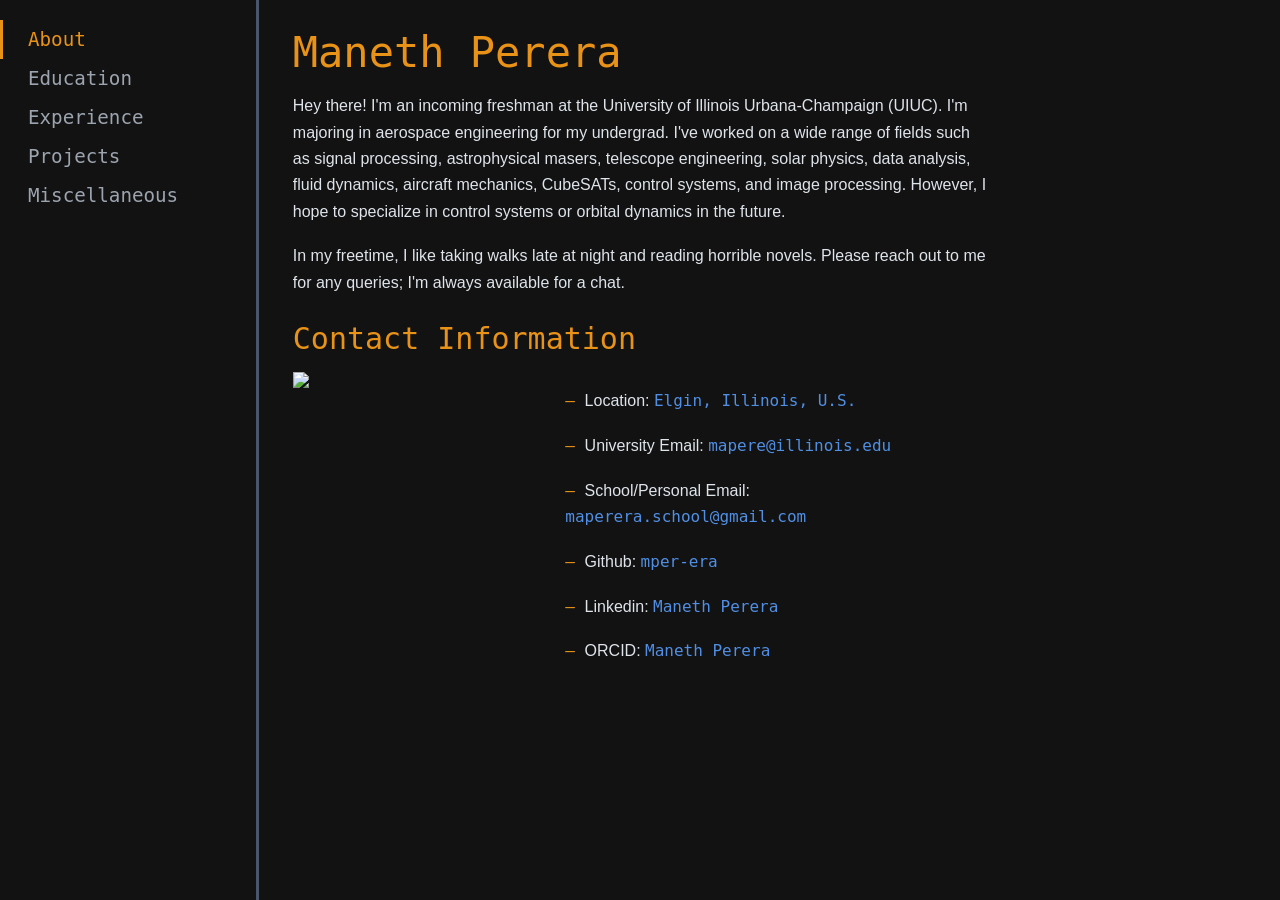
==== index.html @ 5f627c34 "Update personal information in index.html" ====
<!DOCTYPE html>
<html lang="en">
<head>
    <meta charset="UTF-8"/>
    <title>Maneth Perera</title>
    <link rel="stylesheet" href="style.css">
    <script type="module" src="main.js"></script>
    <link rel="icon" type="image/x-icon" href="images/favicon.ico">
</head>
<body>
    <!-- Side navigation -->
    <div class="sidenav">
        <a href="index.html" class="active">About</a> <!-- Creates page hierarchy to access specific pages -->
        <a href="pages/edu.html">Education</a>
        <a href="pages/experience.html">Experience</a>
        <a href="pages/proj.html">Projects</a>
        <a href="pages/misc.html">Miscellaneous</a>
    </div>
    <!-- Main content -->
    <div class="content">
        <h1>Maneth Perera</h1>
        <p>Hey there! I'm an incoming freshman at the University of Illinois Urbana-Champaign (UIUC). I'm majoring in aerospace engineering for my undergrad. I've worked on a
            wide range of fields such as signal processing, astrophysical masers, telescope engineering, solar physics, data analysis, fluid dynamics, aircraft
            mechanics, CubeSATs, control systems, and image processing. However, I hope to specialize in control systems or orbital dynamics in the future.</p>
        <p>In my freetime, I like taking walks late at night and reading horrible novels. Please reach out to me for any queries; I'm always available for a chat.</p>
        <h2>Contact Information</h2>
        <div class="horizcont">
            <img src="images/img1.png" style="width: 40%; height: auto">
            <div><ul>
                <li>Location: <a href="https://www.google.com/search?q=elgin+illinois">Elgin, Illinois, U.S.</a></li>
                <li>University Email: <a href="mailto:mapere@illinois.edu">mapere@illinois.edu</a></li>
                <li>School/Personal Email: <a href="mailto:maperera.school@gmail.com">maperera.school@gmail.com</a></li>
                <li>Github: <a href="https://github.com/mper-era">mper-era</a></li>
                <li>Linkedin: <a href="https://www.linkedin.com/in/maneth-perera-21a9b6350/">Maneth Perera</a></li>
                <li>ORCID: <a href="https://orcid.org/0009-0003-6483-5998">Maneth Perera</a></li>
            </ul></div>
        </div>
    </div>
    <div class="snowbg">
        <span class="snowflake"></span>
    </div>
    <!-- Extra content -->
    <div class="sidecont"></div> <!-- Used for notes and other comments on the site, add CSS for this later in style.css -->
</body>
</html>
---- style.css ----
:root {
    --bg-color: #121212;
    --text-color: #dee4ea;
    --link-color: #518fe4;
    --head-bg-color: #06235d;
    --note-color: #222832;
    --border-color: #48566b;
    --fade-color: #9ca4af;
    --accent-color: #e89217;
    --default-font: -apple-system, "BlinkMacSystemFont", "Segoe UI", "Helvetica Neue", "Arial", sans-serif, "Apple Color Emoji", "Segoe UI Emoji", "Segoe UI Symbol";
    --heading-font: "JetBrains Mono", monospace;
    font-size: 16px;
}

body {
    background-color: var(--bg-color);
}

.content {
    margin-left: 20%;
    margin-right: 20%;
    padding: 0rem 2rem;
    color: var(--text-color);
    display: block;
}

.horizcont {
    padding: 0rem 0rem;
    margin: 0;
    color: var(--text-color);
    display: flex;
    align-items: flex-start;
    justify-content: space-between;
    column-gap: 0%;
    width: 100%;
}

p, li {
    color: var(--text-color);
    font-family: var(--default-font);
    font-style: normal;
    font-weight: 400;
    font-size: 1rem;
    line-height: 1.65;
    margin-top: 0rem;
    margin-bottom: 1.15rem;
    padding: 0;
    z-index: 3;
}

.morep {
    color: var(--border-color);
    font-weight: 700;
    font-style: normal;
    width: 80%;
    margin-bottom: 1rem;
    z-index: 4;
    font-size: 1.575rem;
}

.lessp {
    color: var(--border-color);
    font-weight: 700;
}

ul {
    list-style-type: none;
    padding-left: 0;
}

ul li::before {
    content: "–";
    color: var(--accent-color);
    margin-right: 0.6em;
    font-family: var(--heading-font);
}

a {
    color: var(--link-color);
    font-family: var(--heading-font);
    font-style: normal;
    font-weight: 400;
    font-size: 1rem;
    text-decoration: none;
    margin: 0;
    padding: 0;
}

a:hover {
    text-decoration: underline;
    text-decoration-thickness: 2px;
}

h1, h2, h3 {
    color: var(--accent-color);
    font-family: var(--heading-font);
    font-style: normal;
    font-weight: 500;
    width: 80%;
    margin-bottom: 1rem;
    z-index: 4;
}

h1 {
    font-size: 2.625rem;
}

h2 {
    font-size: 1.875rem;
}

.sidenav {
    height: 100%;
    width: 20%;
    position: fixed;
    top: 0;
    left: 0;
    z-index: 2;
    background-color: var(--bg-color);
    border-right: 3px solid var(--border-color);
    overflow-x: hidden;
    padding-top: 20px;
}

.sidenav a {
    color: var(--fade-color);
    font-size: 1.2rem;
    text-decoration: none;
    padding: 0.5rem 1.75rem;
    margin-right: 0.1875rem;
    display: block;
    box-shadow: none;
}

.sidenav a:hover {
    color: var(--accent-color);
    text-decoration: underline;
    text-decoration-thickness: 3px;
}

@media screen and (max-width: 1000px) {
    :root {
        font-size: 1.6vw;
    }
    .sidenav {
        border-right: 1px solid var(--border-color);
    }
}

.snowbg {
    position: absolute;
    left: 0px;
    top: 0px;
    display: none;
}

.snowflake {
    position: fixed;
    background-color: #ffffff; /* default color, change if overlaps with text too much */
    user-select: none;
    z-index: 1;
    pointer-events: none;
    border-radius: 50%;
    width: 0.8vw;
    height: 0.8vw;
    opacity: 1;
}

.sidenav a.active {
  color: var(--accent-color);
  border-left: 3px solid var(--accent-color);
  padding-left: calc(1.75rem - 3px); /* compensate for border width */
}
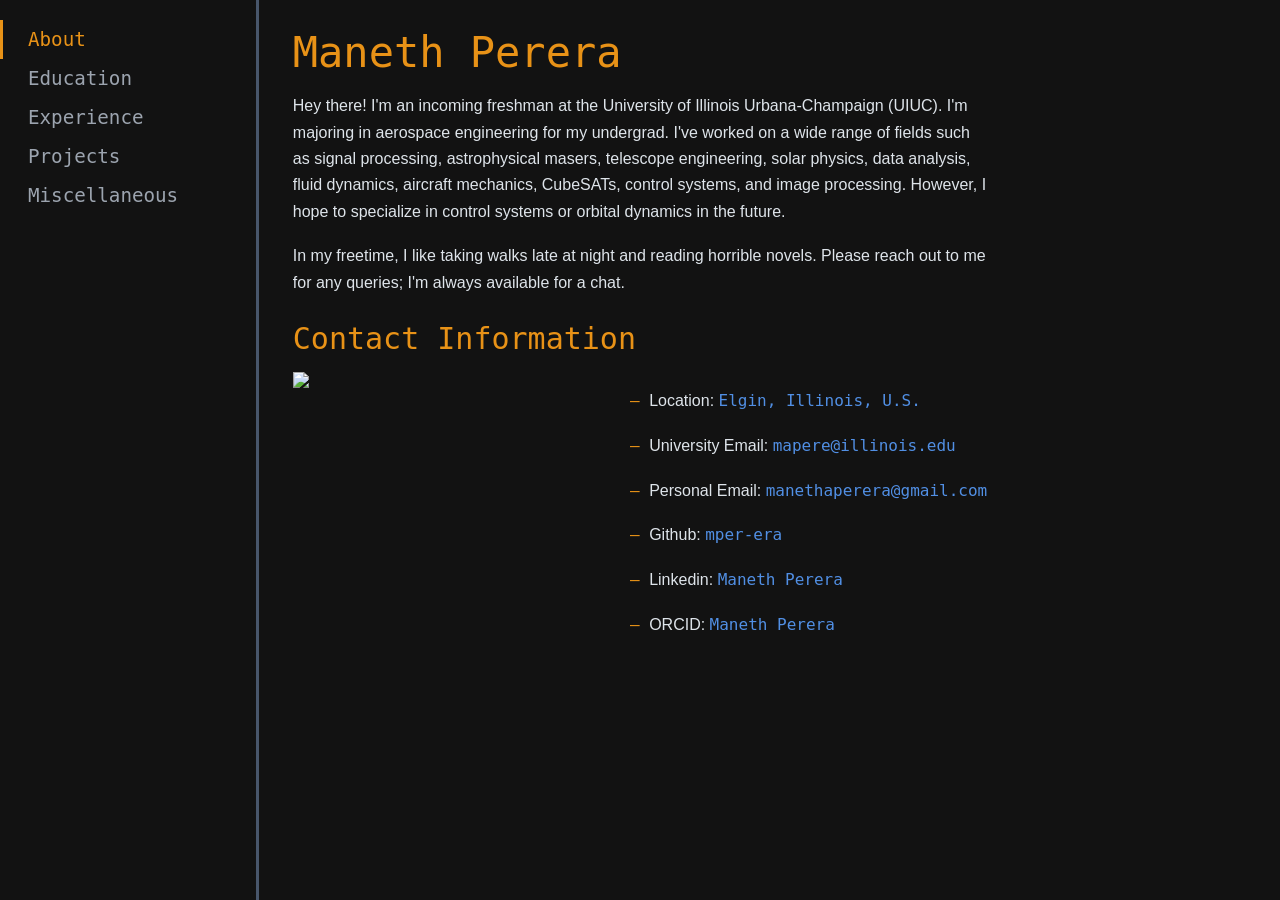
==== commit 80a9e9c9: "updating projects tab" ====
--- a/index.html
+++ b/index.html
@@ -29,9 +29,9 @@
             <div><ul>
                 <li>Location: <a href="https://www.google.com/search?q=elgin+illinois">Elgin, Illinois, U.S.</a></li>
                 <li>University Email: <a href="mailto:mapere@illinois.edu">mapere@illinois.edu</a></li>
-                <li>School/Personal Email: <a href="mailto:maperera.school@gmail.com">maperera.school@gmail.com</a></li>
+                <li>Personal Email: <a href="mailto:manethaperera@gmail.com">manethaperera@gmail.com</a></li>
                 <li>Github: <a href="https://github.com/mper-era">mper-era</a></li>
-                <li>Linkedin: <a href="https://www.linkedin.com/in/maneth-perera-21a9b6350/">Maneth Perera</a></li>
+                <li>Linkedin: <a href="https://www.linkedin.com/in/maneth-perera/">Maneth Perera</a></li>
                 <li>ORCID: <a href="https://orcid.org/0009-0003-6483-5998">Maneth Perera</a></li>
             </ul></div>
         </div>
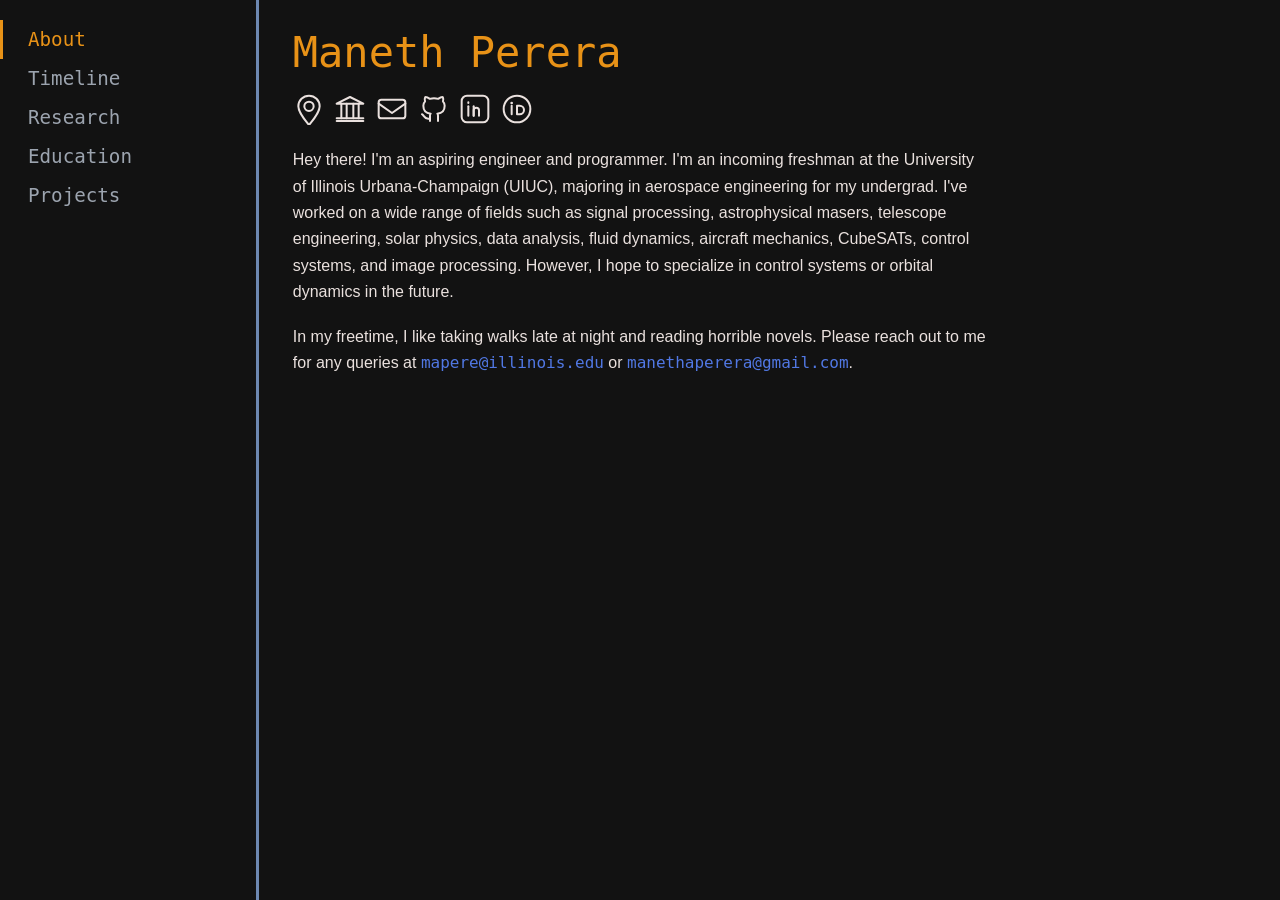
==== commit 68318695: "front page update and page structure change" ====
--- a/index.html
+++ b/index.html
@@ -11,30 +11,63 @@
     <!-- Side navigation -->
     <div class="sidenav">
         <a href="index.html" class="active">About</a> <!-- Creates page hierarchy to access specific pages -->
+        <a href="pages/timeline.html">Timeline</a>
+        <a href="pages/experience.html">Research</a>
         <a href="pages/edu.html">Education</a>
-        <a href="pages/experience.html">Experience</a>
         <a href="pages/proj.html">Projects</a>
-        <a href="pages/misc.html">Miscellaneous</a>
     </div>
     <!-- Main content -->
     <div class="content">
         <h1>Maneth Perera</h1>
-        <p>Hey there! I'm an incoming freshman at the University of Illinois Urbana-Champaign (UIUC). I'm majoring in aerospace engineering for my undergrad. I've worked on a
+        <a href="https://illinois.edu/">
+            <svg width="24" height="24" viewBox="0 0 24 24" fill="none" stroke=" currentColor" stroke-width="1.5" stroke-linecap="round" stroke-linejoin="round">
+            <circle cx="12" cy="10" r="3.5"/>
+            <path d="M12 2a8 8 0 0 0-8 8c0 5 8 14 8 14s8-9 8-14a8 8 0 0 0-8-8z"/>
+            </svg>
+        </a>
+        <a href="mailto:mapere@illinois.edu">
+            <svg width="24" height="24" viewBox="0 0 24 24" fill="none" stroke="currentColor" stroke-width="1.5" stroke-linecap="round" stroke-linejoin="round" >
+            <line x1="2" y1="21" x2="22" y2="21"/>
+            <line x1="2" y1="19" x2="22" y2="19"/>
+            <polygon points="12,3 22,8 2,8"/>
+            <line x1="5.5" y1="8" x2="5.5" y2="19"/>
+            <line x1="9.5" y1="8" x2="9.5" y2="19"/>
+            <line x1="14.5" y1="8" x2="14.5" y2="19"/>
+            <line x1="18.5" y1="8" x2="18.5" y2="19"/>
+            </svg>
+        </a>
+        <a href="mailto:manethaperera@gmail.com">
+            <svg width="24" height="24" viewBox="0 0 24 24" fill="none" stroke=" currentColor" stroke-width="1.5" stroke-linecap="round" stroke-linejoin="round">
+            <rect x="2" y="5" width="20" height="14" rx="2"/>
+            <path d="M2 8l10 7 10-7"/>
+            </svg>
+        </a>
+        <a href="https://github.com/mper-era">
+            <svg width="24" height="24" viewBox="0 0 24 24" fill="none" stroke=" currentColor" stroke-width="1.5" stroke-linecap="round" stroke-linejoin="round">
+            <path d="M9 19c-4.3 1.4-4.3-2.5-6-3m12 5v-3.5c0-1 .1-1.4-.5-2 2.8-.3 5.5-1.4 5.5-6a4.6 4.6 0 0 0-1.3-3.2 4.2 4.2 0 0 0-.1-3.2s-1.1-.3-3.5 1.3a12.3 12.3 0 0 0-6.2 0C6.5 2.8 5.4 3.1 5.4 3.1a4.2 4.2 0 0 0-.1 3.2A4.6 4.6 0 0 0 4 9.5c0 4.6 2.7 5.7 5.5 6-.6.6-.6 1.2-.5 2V21"/>
+            </svg>
+        </a>
+        <a href="https://www.linkedin.com/in/maneth-perera/">
+            <svg width="24" height="24" viewBox="0 0 24 24" fill="none" stroke=" currentColor" stroke-width="1.5" stroke-linecap="round" stroke-linejoin="round">
+            <rect x="2" y="2" width="20" height="20" rx="4"/>
+            <line x1="7" y1="10" x2="7" y2="17"/>
+            <line x1="7" y1="7" x2="7" y2="7.5"/>
+            <path d="M11 17v-4a2 2 0 0 1 4 0v4"/>
+            <line x1="11" y1="10" x2="11" y2="17"/>
+            </svg>
+        </a>
+        <a href="https://orcid.org/0009-0003-6483-5998">
+            <svg width="24" height="24" viewBox="0 0 24 24" fill="none" stroke="currentColor" stroke-width="1.5" stroke-linecap="round" stroke-linejoin="round">
+            <circle cx="12" cy="12" r="10"/>
+            <line x1="8" y1="9.5" x2="8" y2="16"/>
+            <circle cx="8" cy="7.5" r="1" fill="currentColor" stroke="none"/>
+            <path d="M12 9.5h2a3.25 3.25 0 0 1 0 6.5h-2z"/>
+            </svg>
+        </a><br><br>
+        <p>Hey there! I'm an aspiring engineer and programmer. I'm an incoming freshman at the University of Illinois Urbana-Champaign (UIUC), majoring in aerospace engineering for my undergrad. I've worked on a
             wide range of fields such as signal processing, astrophysical masers, telescope engineering, solar physics, data analysis, fluid dynamics, aircraft
             mechanics, CubeSATs, control systems, and image processing. However, I hope to specialize in control systems or orbital dynamics in the future.</p>
-        <p>In my freetime, I like taking walks late at night and reading horrible novels. Please reach out to me for any queries; I'm always available for a chat.</p>
-        <h2>Contact Information</h2>
-        <div class="horizcont">
-            <img src="images/img1.png" style="width: 40%; height: auto">
-            <div><ul>
-                <li>Location: <a href="https://www.google.com/search?q=elgin+illinois">Elgin, Illinois, U.S.</a></li>
-                <li>University Email: <a href="mailto:mapere@illinois.edu">mapere@illinois.edu</a></li>
-                <li>Personal Email: <a href="mailto:manethaperera@gmail.com">manethaperera@gmail.com</a></li>
-                <li>Github: <a href="https://github.com/mper-era">mper-era</a></li>
-                <li>Linkedin: <a href="https://www.linkedin.com/in/maneth-perera/">Maneth Perera</a></li>
-                <li>ORCID: <a href="https://orcid.org/0009-0003-6483-5998">Maneth Perera</a></li>
-            </ul></div>
-        </div>
+        <p>In my freetime, I like taking walks late at night and reading horrible novels. Please reach out to me for any queries at <a href="mailto:mapere@illinois.edu">mapere@illinois.edu</a> or <a href="mailto:manethaperera@gmail.com">manethaperera@gmail.com</a>.</p>
     </div>
     <div class="snowbg">
         <span class="snowflake"></span>
--- a/style.css
+++ b/style.css
@@ -1,10 +1,11 @@
 :root {
     --bg-color: #121212;
-    --text-color: #dee4ea;
-    --link-color: #518fe4;
+    --text-color: #eae1de;
+    --link-color: #5178e4;
     --head-bg-color: #06235d;
     --note-color: #222832;
-    --border-color: #48566b;
+    --border-color: #6d88b1;
+    --border-color2: #6db181;
     --fade-color: #9ca4af;
     --accent-color: #e89217;
     --default-font: -apple-system, "BlinkMacSystemFont", "Segoe UI", "Helvetica Neue", "Arial", sans-serif, "Apple Color Emoji", "Segoe UI Emoji", "Segoe UI Symbol";
@@ -49,10 +50,9 @@
 }
 
 .morep {
-    color: var(--border-color);
+    color: var(--border-color2);
     font-weight: 700;
     font-style: normal;
-    width: 80%;
     margin-bottom: 1rem;
     z-index: 4;
     font-size: 1.575rem;
@@ -75,6 +75,10 @@
     font-family: var(--heading-font);
 }
 
+ul li:hover {
+    color: var(--accent-color);
+}
+
 a {
     color: var(--link-color);
     font-family: var(--heading-font);
@@ -91,12 +95,25 @@
     text-decoration-thickness: 2px;
 }
 
+a:has(svg) {
+    color: var(--text-color);
+}
+
+a:has(svg) svg {
+    width: 2rem;
+    height: 2rem;
+}
+
+a:has(svg):hover {
+    color: var(--accent-color);
+    text-decoration: none;
+}
+
 h1, h2, h3 {
     color: var(--accent-color);
     font-family: var(--heading-font);
     font-style: normal;
     font-weight: 500;
-    width: 80%;
     margin-bottom: 1rem;
     z-index: 4;
 }
@@ -161,8 +178,8 @@
     z-index: 1;
     pointer-events: none;
     border-radius: 50%;
-    width: 0.8vw;
-    height: 0.8vw;
+    width: 0.75vw;
+    height: 0.75vw;
     opacity: 1;
 }
 
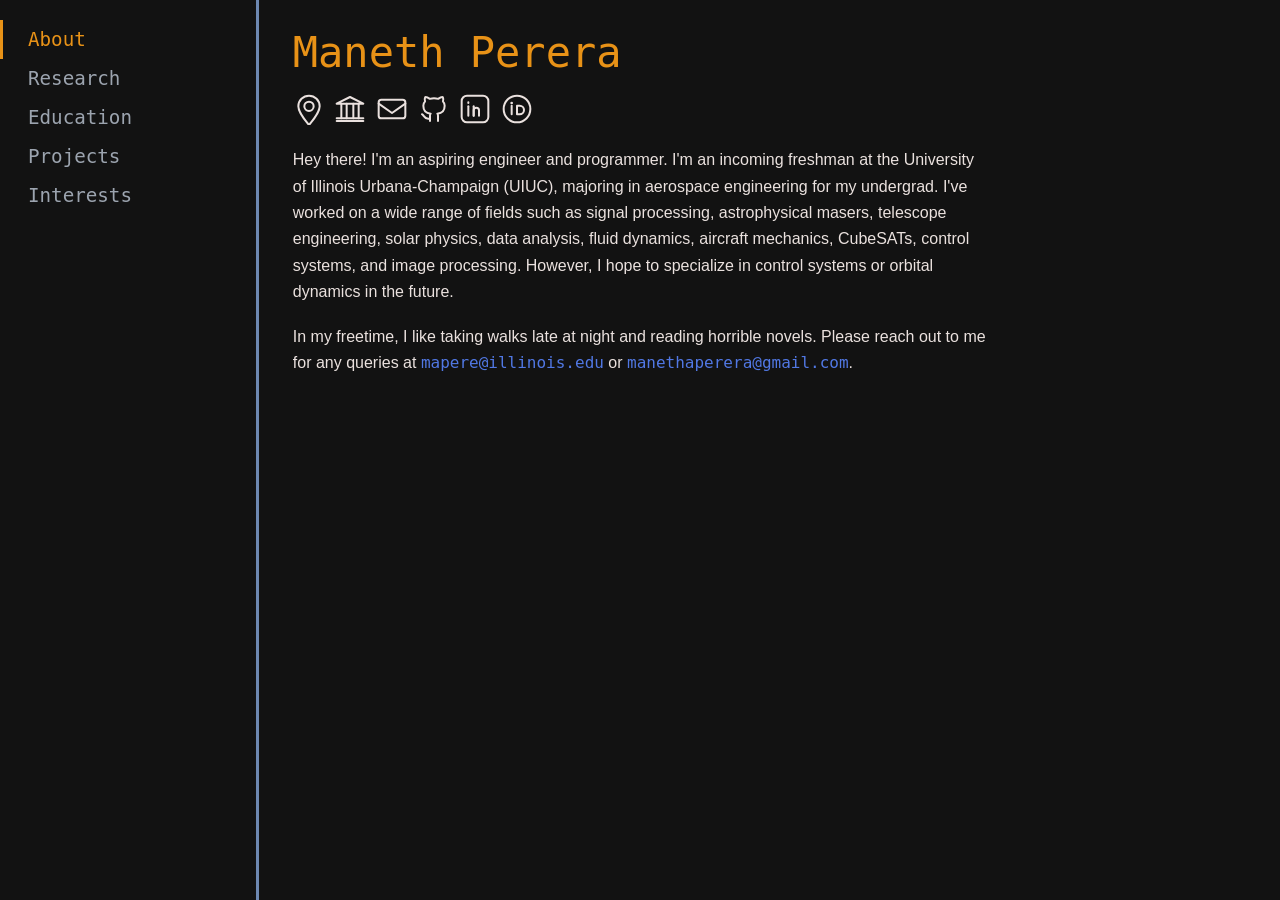
==== commit b22cccdf: "interests page added" ====
--- a/index.html
+++ b/index.html
@@ -11,10 +11,10 @@
     <!-- Side navigation -->
     <div class="sidenav">
         <a href="index.html" class="active">About</a> <!-- Creates page hierarchy to access specific pages -->
-        <a href="pages/timeline.html">Timeline</a>
         <a href="pages/experience.html">Research</a>
         <a href="pages/edu.html">Education</a>
         <a href="pages/proj.html">Projects</a>
+        <a href="pages/interests.html">Interests</a>
     </div>
     <!-- Main content -->
     <div class="content">
--- a/style.css
+++ b/style.css
@@ -51,7 +51,7 @@
 
 .morep {
     color: var(--border-color2);
-    font-weight: 700;
+    font-weight: 500;
     font-style: normal;
     margin-bottom: 1rem;
     z-index: 4;
@@ -187,4 +187,43 @@
   color: var(--accent-color);
   border-left: 3px solid var(--accent-color);
   padding-left: calc(1.75rem - 3px); /* compensate for border width */
+}
+
+.carousel-wrap {
+    width: 101%;
+    padding: 0;
+}
+
+.viewport {
+    overflow: hidden;
+    width: 100%;
+}
+
+.track {
+    display: flex;
+    width: max-content;
+    animation: scroll-left 20s linear infinite;
+}
+
+.slide {
+    flex: 0 0 auto;
+    height: 20vw;
+    margin-right: 0px;
+    border-radius: 0px;
+    overflow: hidden;
+    background: var(--note-color);
+    border-top: 2px solid var(--accent-color);
+    border-bottom: 2px solid var(--accent-color);
+}
+
+.slide-img {
+    width: 100%;
+    height: 80%;
+    object-fit: cover;
+    display: block;
+}
+
+@keyframes scroll-left {
+    0%   { transform: translateX(0); }
+    100% { transform: translateX(-50%); }
 }
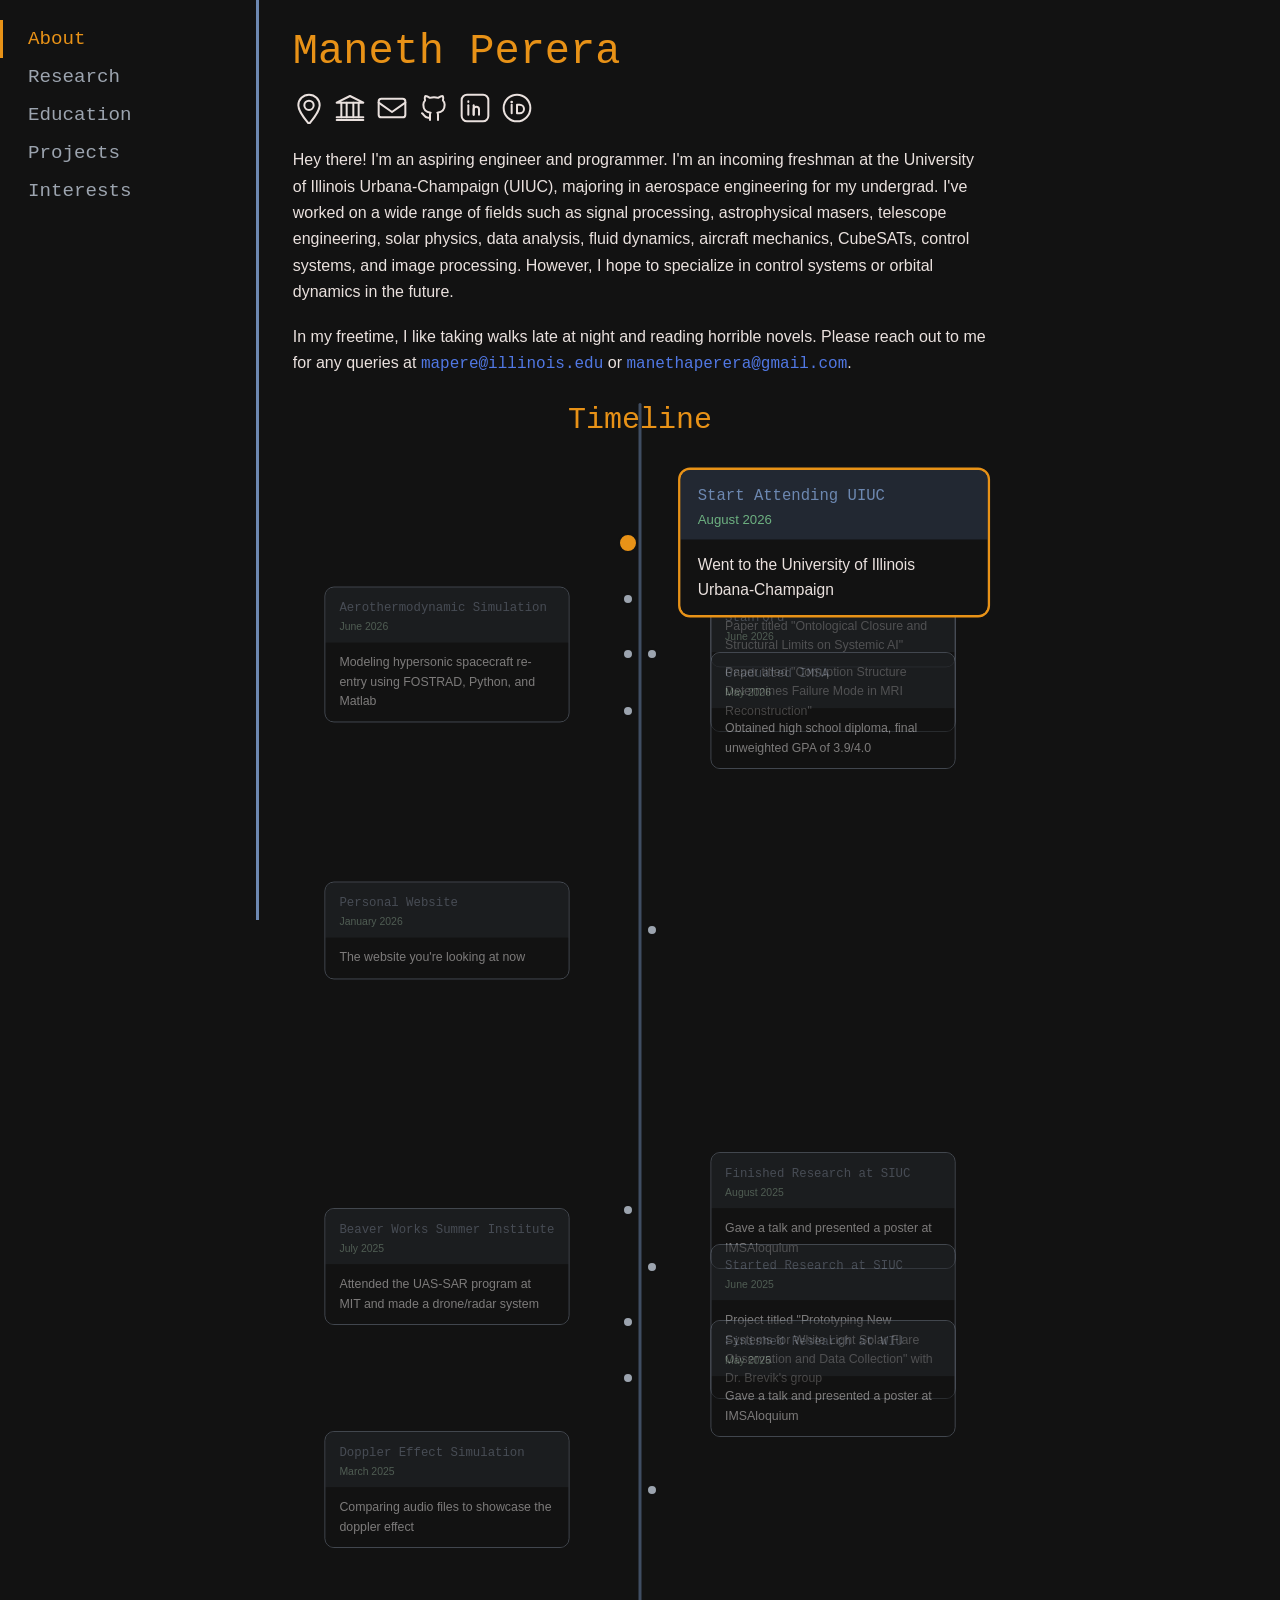
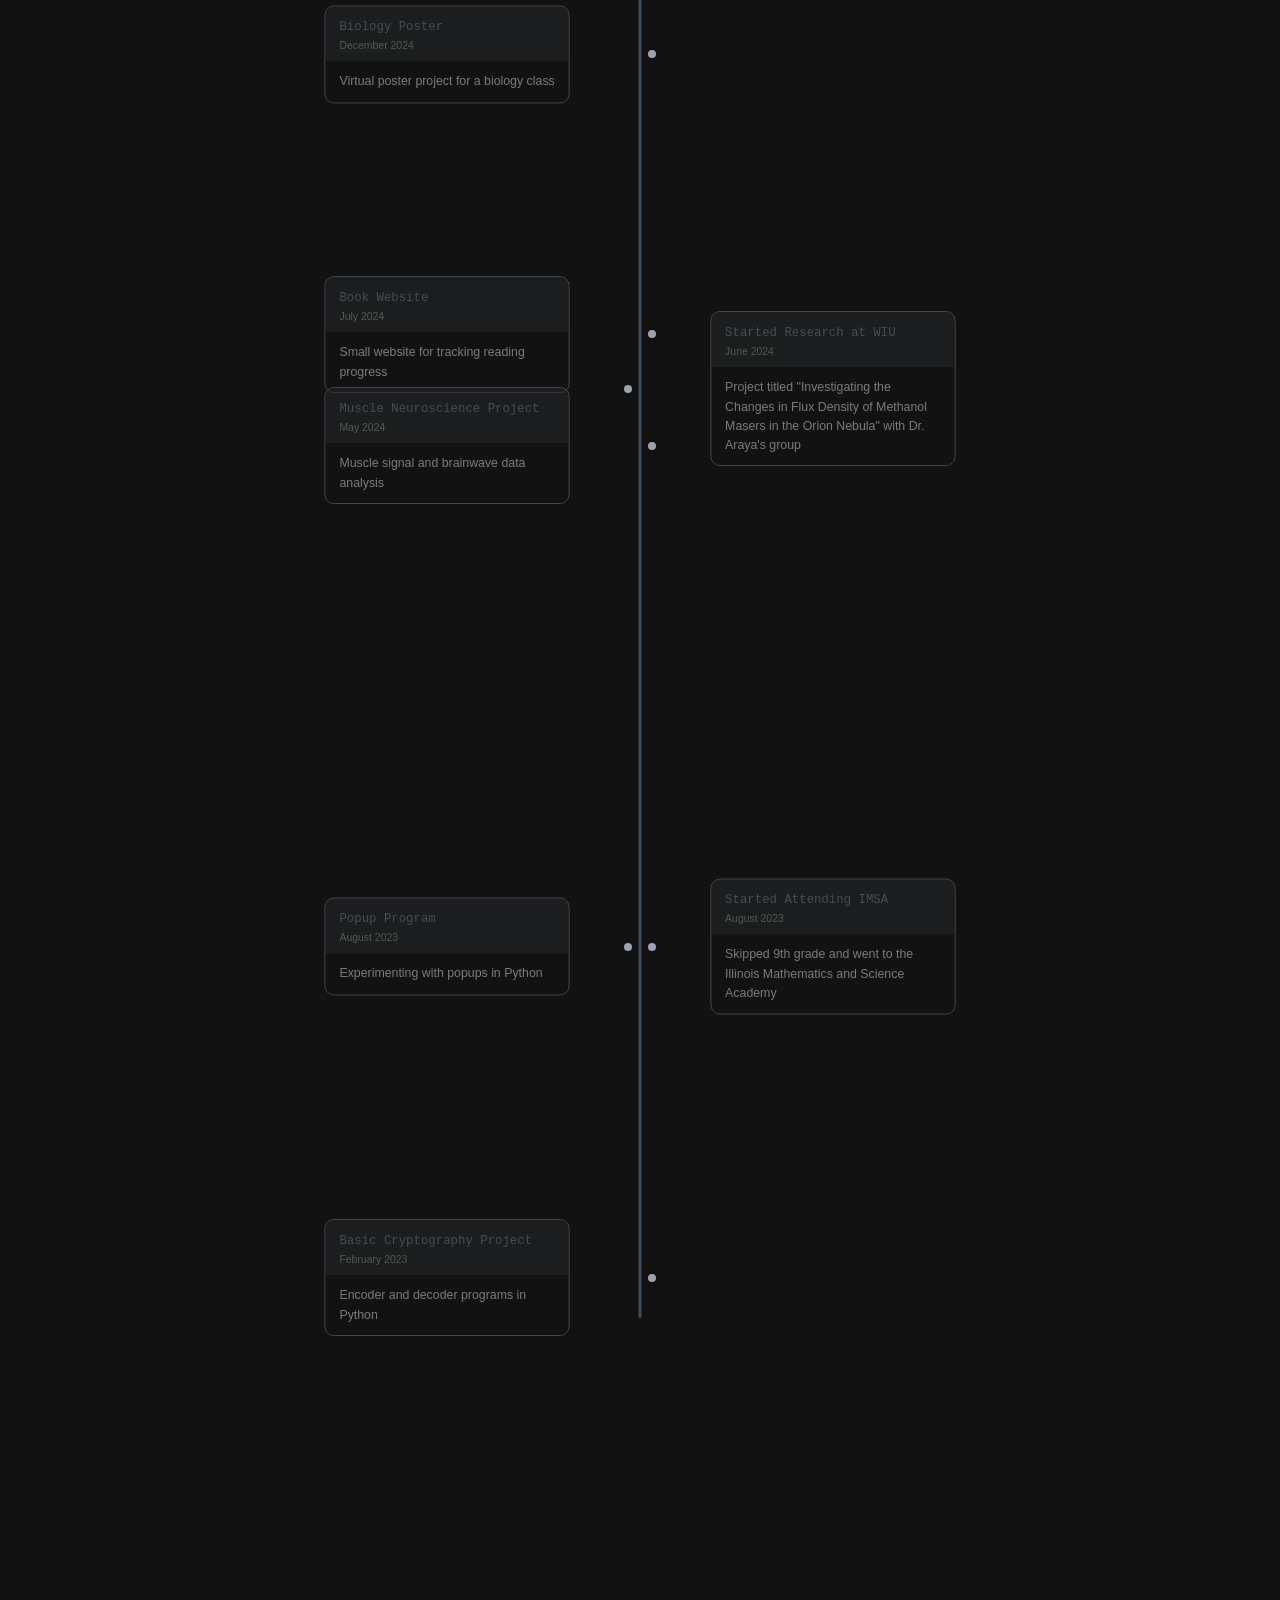
==== commit 09000e9d: "add timeline to the home page" ====
--- a/index.html
+++ b/index.html
@@ -64,10 +64,19 @@
             <path d="M12 9.5h2a3.25 3.25 0 0 1 0 6.5h-2z"/>
             </svg>
         </a><br><br>
-        <p>Hey there! I'm an aspiring engineer and programmer. I'm an incoming freshman at the University of Illinois Urbana-Champaign (UIUC), majoring in aerospace engineering for my undergrad. I've worked on a
-            wide range of fields such as signal processing, astrophysical masers, telescope engineering, solar physics, data analysis, fluid dynamics, aircraft
-            mechanics, CubeSATs, control systems, and image processing. However, I hope to specialize in control systems or orbital dynamics in the future.</p>
+        <p>Hey there! I'm an aspiring engineer and programmer. I'm an incoming freshman at the University of Illinois Urbana-Champaign (UIUC), majoring in aerospace engineering for my undergrad. I've worked on a wide range of fields such as signal processing, astrophysical masers, telescope engineering, solar physics, data analysis, fluid dynamics, aircraft mechanics, CubeSATs, control systems, and image processing. However, I hope to specialize in control systems or orbital dynamics in the future.</p>
         <p>In my freetime, I like taking walks late at night and reading horrible novels. Please reach out to me for any queries at <a href="mailto:mapere@illinois.edu">mapere@illinois.edu</a> or <a href="mailto:manethaperera@gmail.com">manethaperera@gmail.com</a>.</p>
+        <div class="timeline">
+            <div class="tl-wrap">
+            <div class="tl-intro">
+                <h2>Timeline</h2>
+            </div>
+            <div class="tl-axis" id="axis" aria-hidden="true"></div>
+            <div class="tl-list" id="tlList" role="list"></div>
+        </div>
+        <div class="tl-spacer"></div>
+    </div>
+    <script src="timeline.js"></script>
     </div>
     <div class="snowbg">
         <span class="snowflake"></span>
--- a/style.css
+++ b/style.css
@@ -2,16 +2,17 @@
     --bg-color: #121212;
     --text-color: #eae1de;
     --link-color: #5178e4;
-    --head-bg-color: #06235d;
     --note-color: #222832;
     --border-color: #6d88b1;
-    --border-color2: #6db181;
+    --heading-color: #6db181;
     --fade-color: #9ca4af;
     --accent-color: #e89217;
     --default-font: -apple-system, "BlinkMacSystemFont", "Segoe UI", "Helvetica Neue", "Arial", sans-serif, "Apple Color Emoji", "Segoe UI Emoji", "Segoe UI Symbol";
     --heading-font: "JetBrains Mono", monospace;
     font-size: 16px;
 }
+
+html { scroll-behavior: smooth; }
 
 body {
     background-color: var(--bg-color);
@@ -50,7 +51,7 @@
 }
 
 .morep {
-    color: var(--border-color2);
+    color: var(--heading-color);
     font-weight: 500;
     font-style: normal;
     margin-bottom: 1rem;
@@ -155,15 +156,6 @@
     text-decoration-thickness: 3px;
 }
 
-@media screen and (max-width: 1000px) {
-    :root {
-        font-size: 1.6vw;
-    }
-    .sidenav {
-        border-right: 1px solid var(--border-color);
-    }
-}
-
 .snowbg {
     position: absolute;
     left: 0px;
@@ -199,11 +191,8 @@
     width: 100%;
 }
 
-.track {
-    display: flex;
-    width: max-content;
-    animation: scroll-left 20s linear infinite;
-}
+.track { display: flex; width: max-content; }
+.track.running { animation: scroll-left 20s linear infinite; }
 
 .slide {
     flex: 0 0 auto;
@@ -226,4 +215,202 @@
 @keyframes scroll-left {
     0%   { transform: translateX(0); }
     100% { transform: translateX(-50%); }
-}+}
+
+.timeline {
+    padding: 0;
+    background: var(--bg-color);
+}
+
+.tl-wrap {
+    position: relative;
+    max-width: 900px;
+    margin: 0 auto;
+    padding: 0;
+}
+
+.tl-intro {
+    text-align: center;
+    max-width: 480px;
+    margin: 0 auto 0;
+}
+
+.tl-axis {
+    position: absolute;
+    left: 50%;
+    top: 0;
+    width: 3px;
+    background: var(--border-color);
+    opacity: 0.5;
+    transform: translateX(-50%);
+    pointer-events: none;
+    border-radius: 10px;
+}
+
+.tl-list { position: relative; }
+
+/* ── Single timeline item — absolutely positioned by JS ──
+   `top` = item's vertical center, matching its date position. */
+.tl-item {
+    position: absolute;
+    left: 0;
+    right: 0;
+    display: flex;
+    align-items: center;
+    min-height: 90px;
+    transform: translateY(-50%);
+    z-index: 1;
+}
+
+.tl-item.left  { flex-direction: row; }
+.tl-item.right { flex-direction: row-reverse; }
+
+/* ── Dot column (sits exactly on the axis) ─────────────── */
+.tl-dot-col {
+    width: 8.1vw;
+    flex-shrink: 0;
+    display: flex;
+    justify-content: center;
+    align-items: center;
+    position: relative;
+    z-index: 3;
+}
+
+.tl-dot {
+  width: 10px;
+  height: 10px;
+  border-radius: 50%;
+  background: var(--border-color);
+  border: 2px solid var(--bg-color);
+  transition:
+    width      .35s ease,
+    height     .35s ease,
+    background .35s ease,
+    opacity    .35s ease;
+}
+
+.tl-spacer { flex: 1; }
+
+.tl-card-wrap {
+  flex: 1;
+  display: flex;
+  transition: transform .4s ease, opacity .4s ease;
+}
+
+.tl-item.left  .tl-card-wrap { justify-content: flex-end;   padding-right: 1.5rem; }
+.tl-item.right .tl-card-wrap { justify-content: flex-start; padding-left: 1.5rem;  }
+
+.tl-card {
+    width: 20vw;
+    border-radius: 10px;
+    border: 2px solid var(--border-color);
+    overflow: hidden;
+    background: var(--note-color);
+    transition: box-shadow .4s ease, border-color .4s ease;
+}
+
+.card-header {
+  background: var(--note-color);
+  padding: .7rem .9rem;
+}
+
+.card-date {
+  font-family: var(--default-font);
+  font-size: .6875rem;
+  font-weight: 400;
+  color: var(--heading-color);
+  margin-top: 3px;
+  display: flex;
+  align-items: center;
+  gap: 5px;
+}
+
+.card-body {
+  padding: .7rem .9rem;
+  font-size: .8125rem;
+  color: var(--text-color);
+  line-height: 1.55;
+  background: var(--bg-color);
+  font-family: var(--default-font);
+}
+
+
+.tl-item[data-state="inactive"] .tl-card-wrap {
+  opacity: 0.5;
+  transform: scale(0.95);
+  filter: grayscale(0.6);
+}
+.tl-item[data-state="inactive"] .tl-card { border: 1px solid var(--border-color); }
+.tl-item[data-state="inactive"] .tl-dot {
+  width: 8px;
+  height: 8px;
+  background: var(--fade-color);
+}
+
+.tl-item[data-state="active"] .tl-card-wrap {
+  opacity: 1;
+  transform: scale(1.2);
+  filter: grayscale(0);
+}
+.tl-item[data-state="active"] .tl-card {
+  border-color: var(--accent-color);
+}
+.tl-item[data-state="active"] .tl-dot {
+  width: 16px;
+  height: 16px;
+  background: var(--accent-color);
+  z-index: 10;
+}
+
+.tl-item[data-state="active"]{
+  z-index: 99;
+}
+
+.tl-spacer {
+    height: 30vh;
+    width: 100%;
+}
+
+@media (max-width: 1000px) {
+    :root {
+        font-size: 1.6vw;
+    }
+    .sidenav {
+        border-right: 1px solid var(--border-color);
+    }
+    .tl-axis {
+        width: 1px;
+    }
+
+}
+
+@media (max-width: 600px) {
+    .tl-axis { display: none; }
+
+    .tl-list { height: auto !important; }
+
+    .tl-item {
+    position: relative !important;
+    top: auto !important;
+    transform: none !important;
+    flex-direction: column;
+    align-items: flex-start;
+    min-height: 0;
+    margin-bottom: 1.25rem;
+    }
+
+    .tl-dot-col { display: none; }
+    .tl-spacer  { display: none; }
+
+    .tl-card-wrap,
+    .tl-item.left  .tl-card-wrap,
+    .tl-item.right .tl-card-wrap {
+    padding: 0;
+    justify-content: flex-start;
+    width: 100%;
+    }
+
+    .tl-card { width: 100%; }
+
+    .tl-item[data-state="inactive"]   .tl-card-wrap { opacity: 0.9; transform: scale(1.05); filter: grayscale(0); }
+}
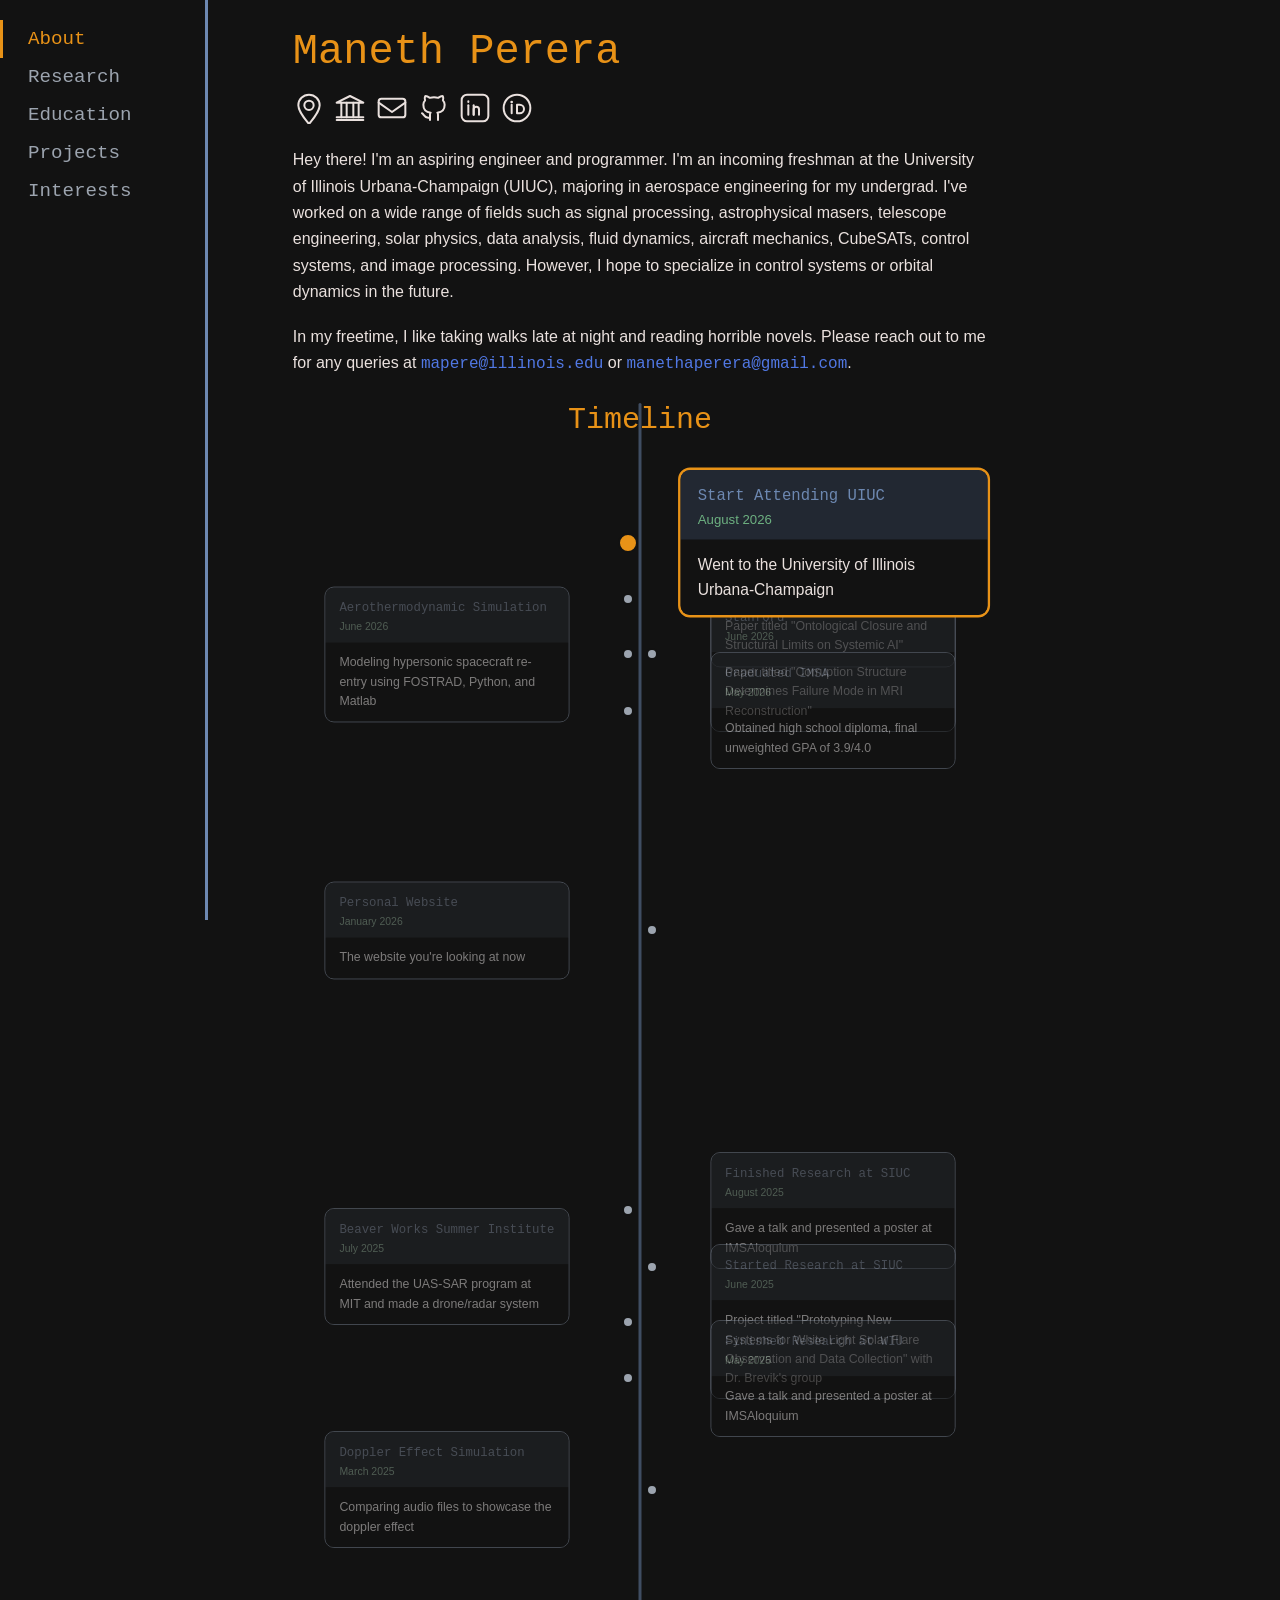
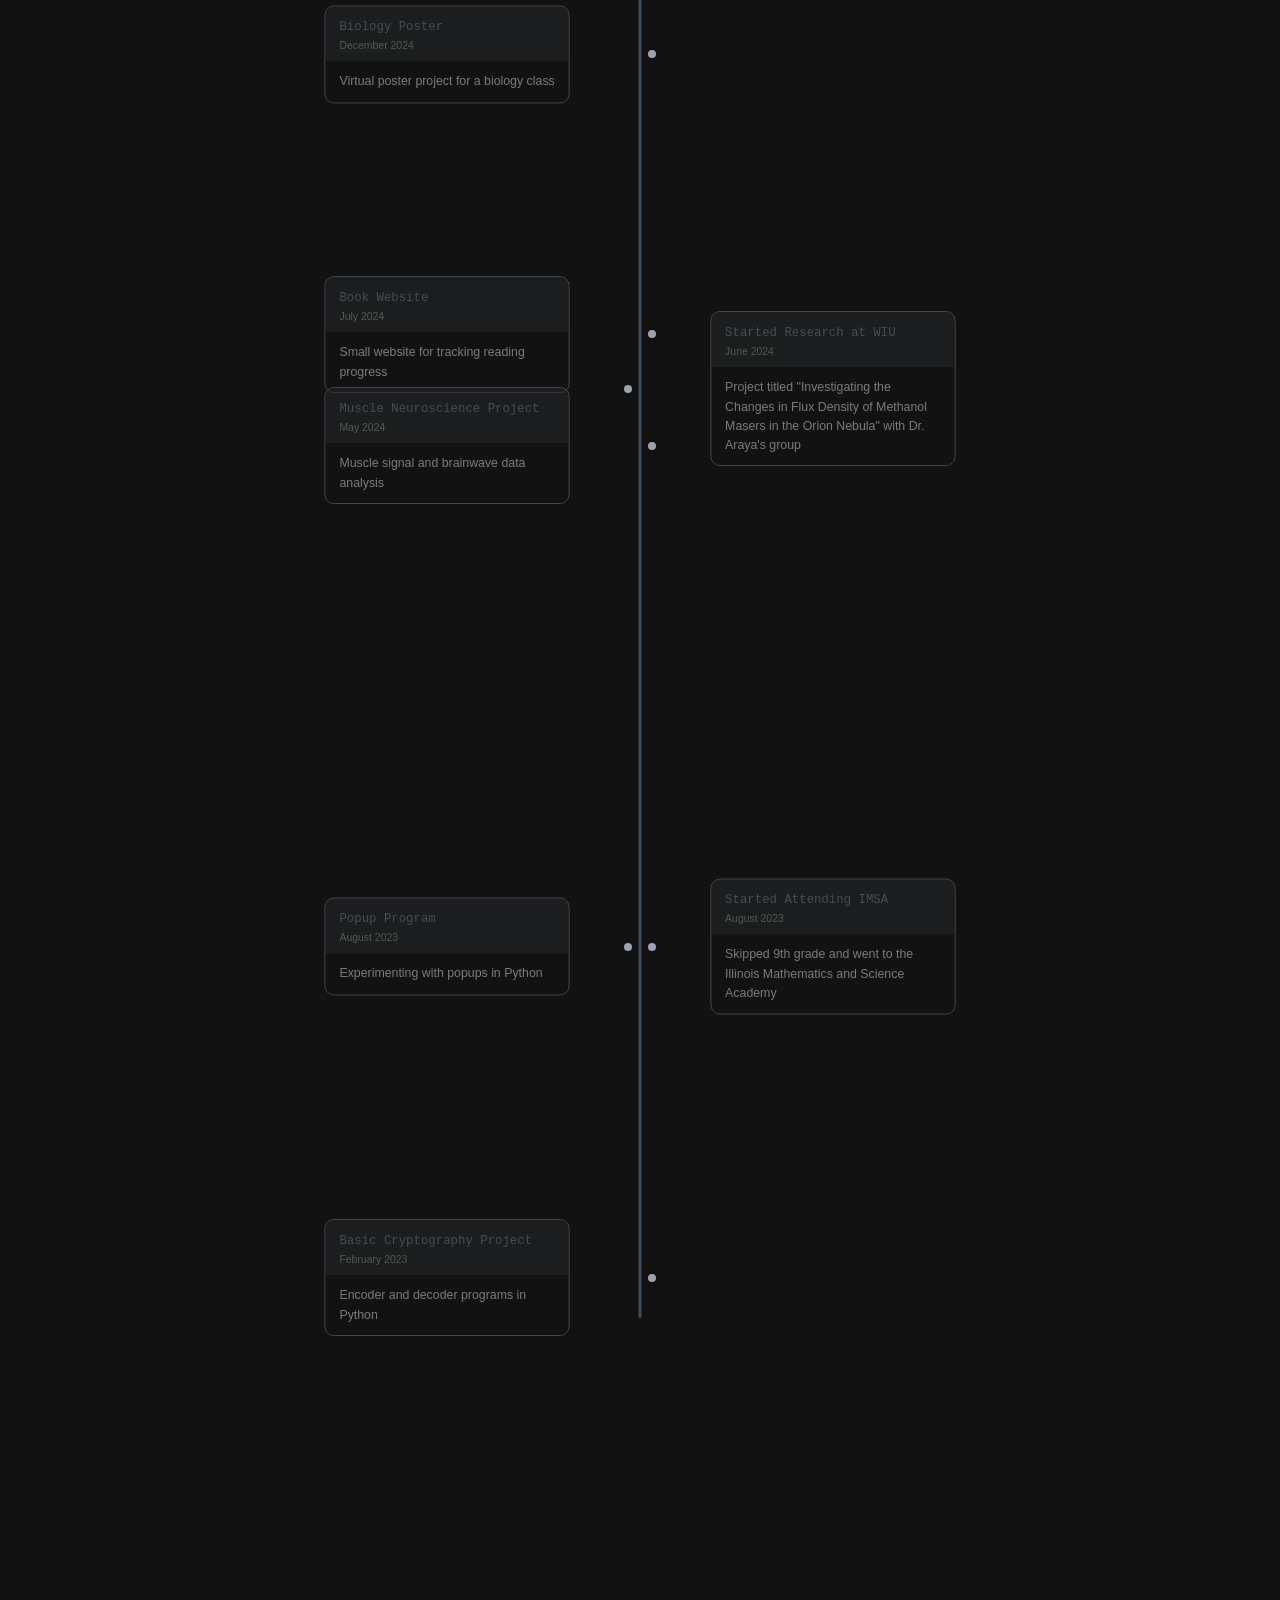
==== commit f0f0937e: "changed side nav size and fixed screen centering" ====
--- a/index.html
+++ b/index.html
@@ -81,7 +81,5 @@
     <div class="snowbg">
         <span class="snowflake"></span>
     </div>
-    <!-- Extra content -->
-    <div class="sidecont"></div> <!-- Used for notes and other comments on the site, add CSS for this later in style.css -->
 </body>
 </html>
--- a/style.css
+++ b/style.css
@@ -129,7 +129,7 @@
 
 .sidenav {
     height: 100%;
-    width: 20%;
+    width: 16%;
     position: fixed;
     top: 0;
     left: 0;
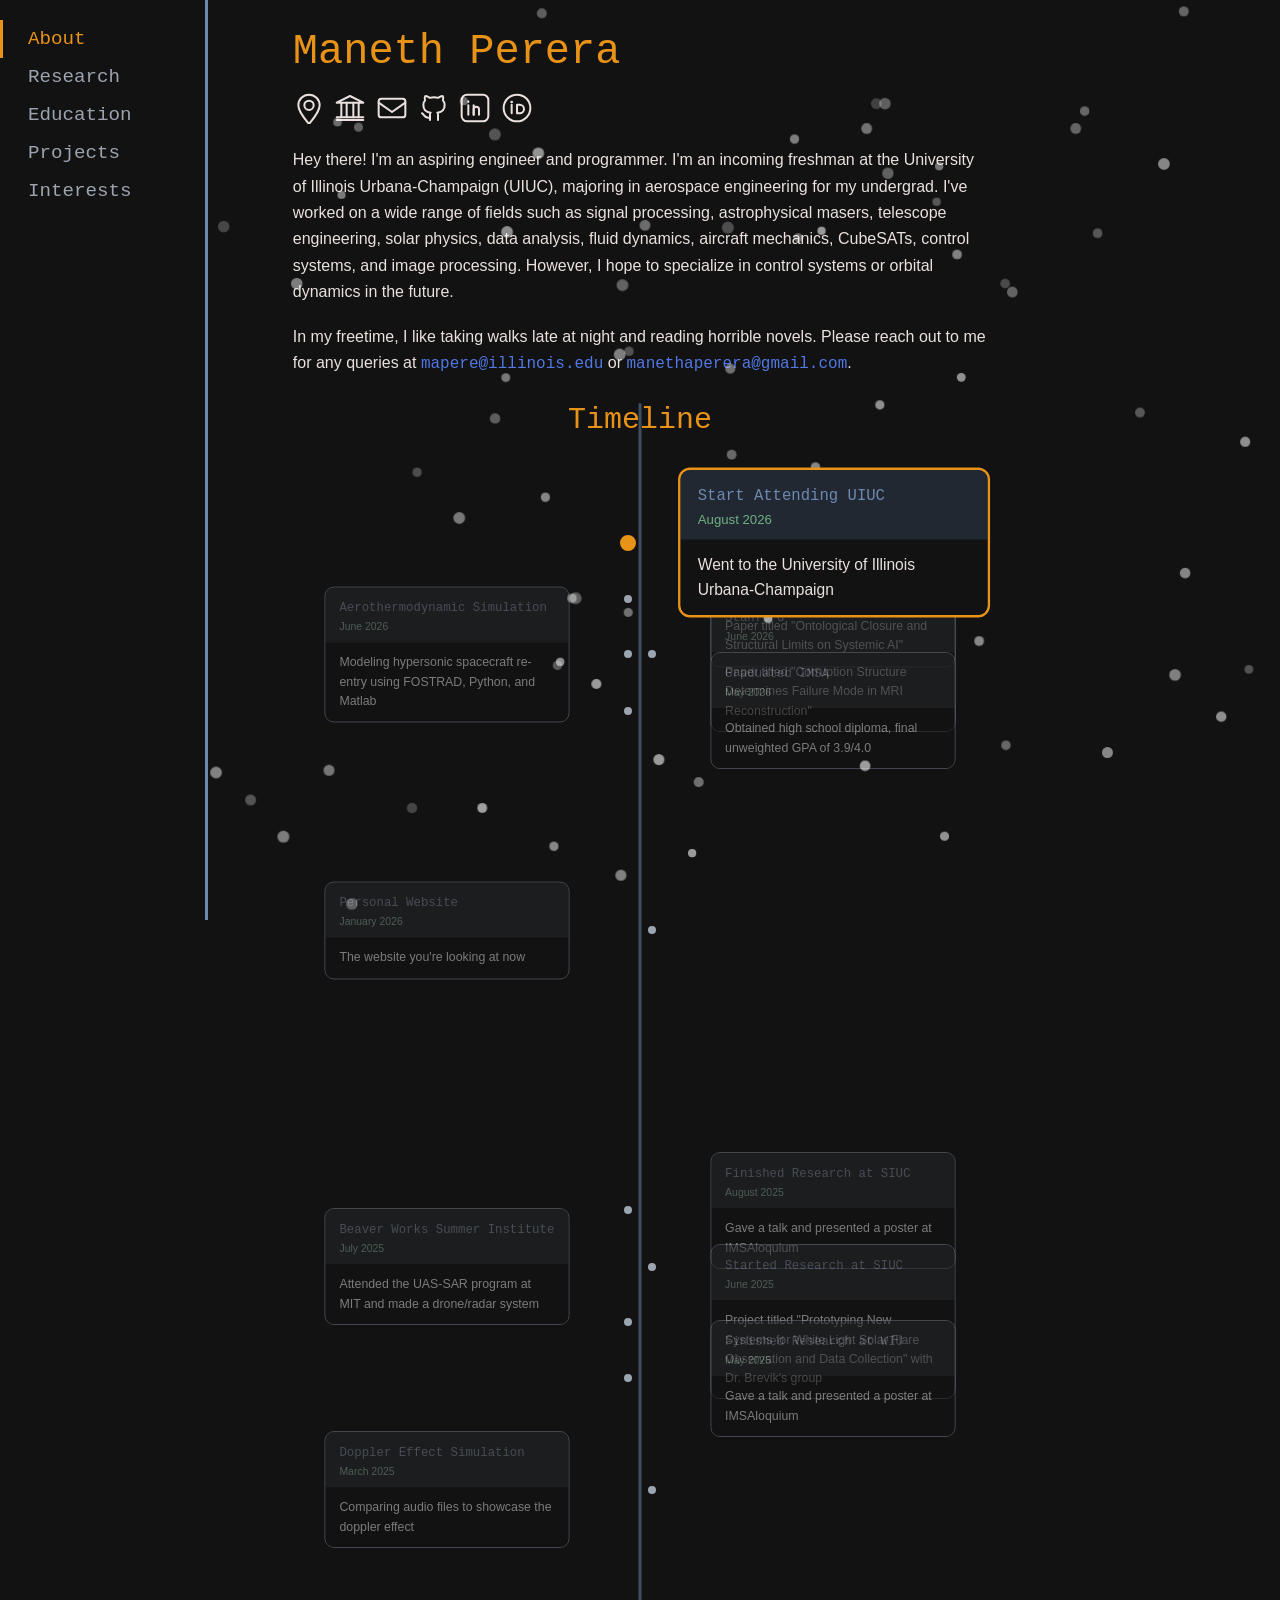
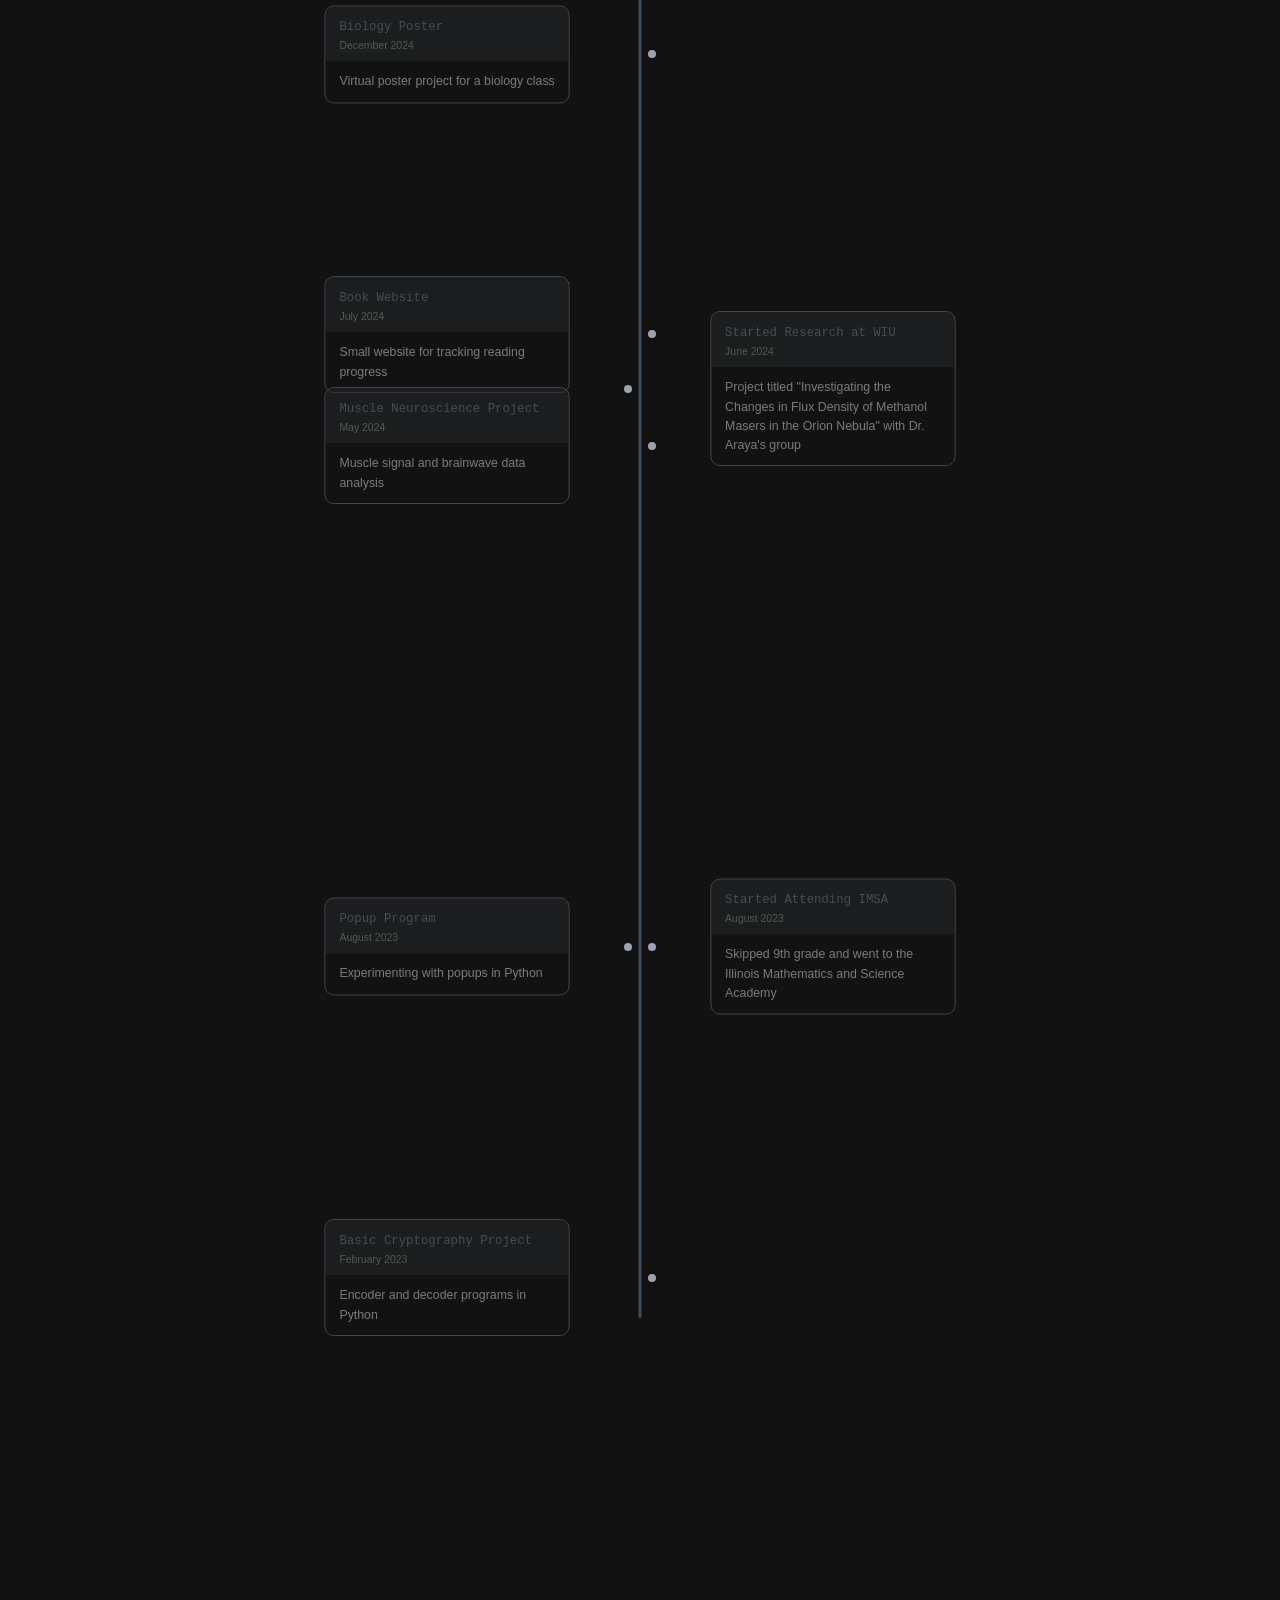
==== commit abfa7881: "folder organization for js scripts" ====
--- a/index.html
+++ b/index.html
@@ -4,8 +4,9 @@
     <meta charset="UTF-8"/>
     <title>Maneth Perera</title>
     <link rel="stylesheet" href="style.css">
-    <script type="module" src="main.js"></script>
+    <script type="module" src="src/snow.js"></script>
     <link rel="icon" type="image/x-icon" href="images/favicon.ico">
+    <meta name="viewport" content="width=device-width, initial-scale=1.0">
 </head>
 <body>
     <!-- Side navigation -->
@@ -76,7 +77,7 @@
         </div>
         <div class="tl-spacer"></div>
     </div>
-    <script src="timeline.js"></script>
+    <script src="src/timeline.js"></script>
     </div>
     <div class="snowbg">
         <span class="snowflake"></span>
